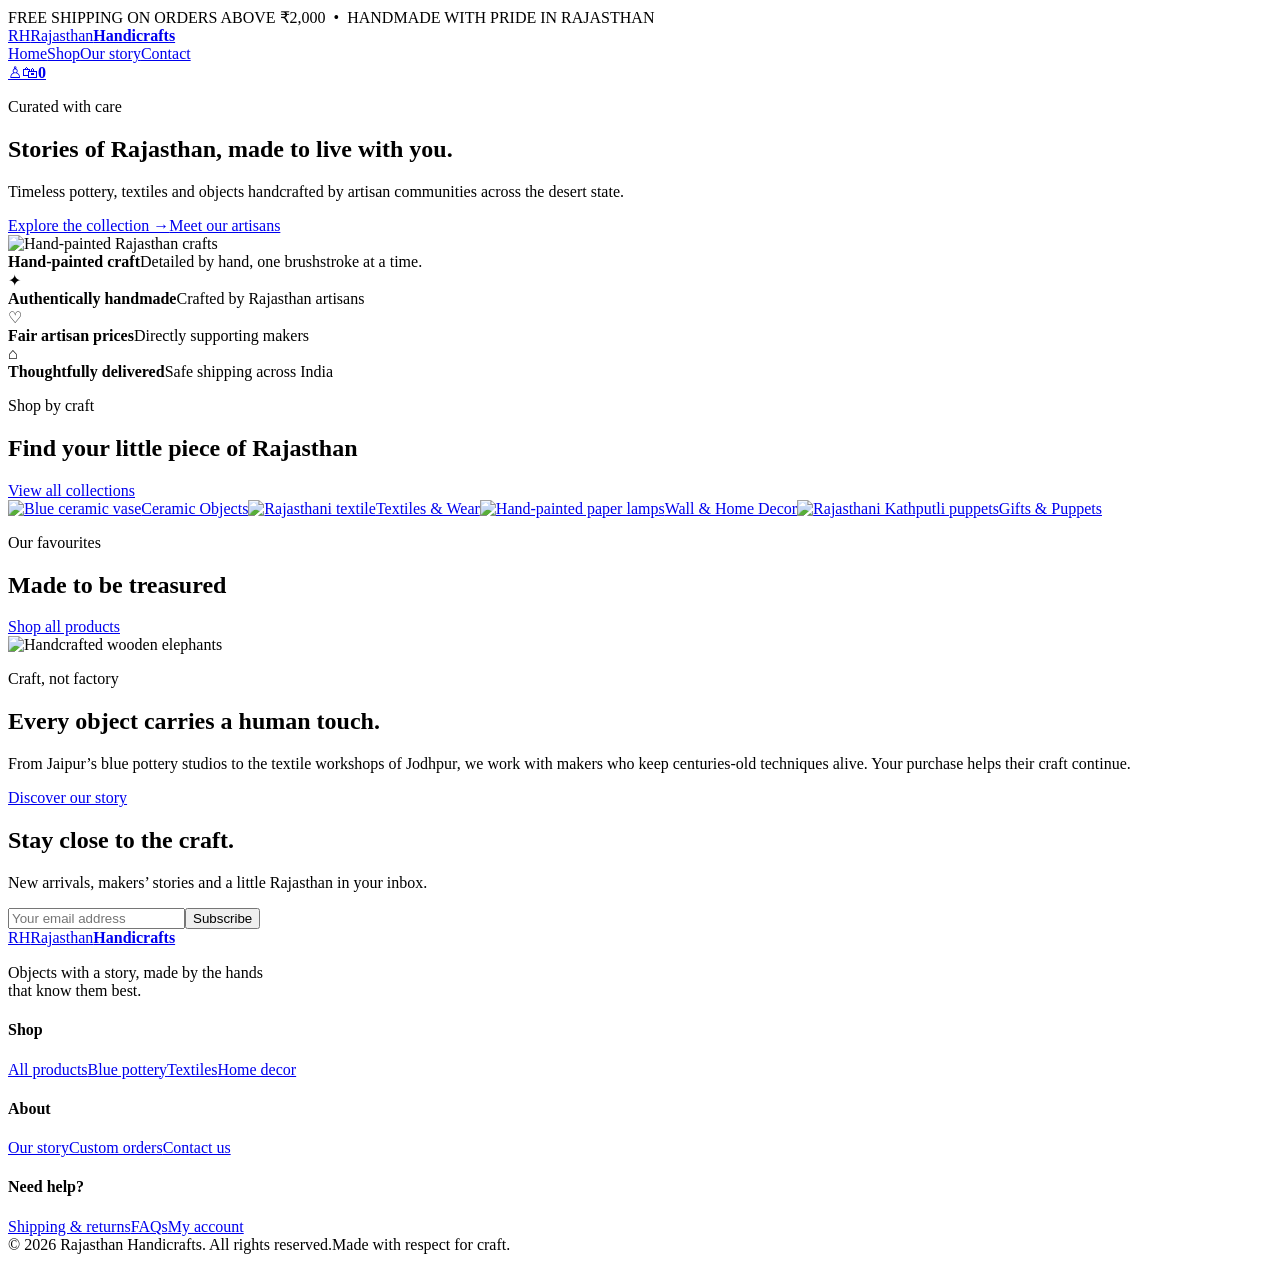
==== index.html @ 9e49f8e7 "Add files via upload" ====
<!doctype html>
<html lang="en">

<head>
  <meta charset="utf-8">
  <meta name="viewport" content="width=device-width,initial-scale=1">
  <meta name="description" content="Handmade Rajasthan crafts, directly from artisan communities.">
  <title>Rajasthan Handicrafts | Made by hand, made to last</title>
  <link rel="stylesheet" href="assets/style.css">
</head>

<body>
  <div class="announcement">FREE SHIPPING ON ORDERS ABOVE ₹2,000 &nbsp;•&nbsp; HANDMADE WITH PRIDE IN RAJASTHAN</div>
  <header class="header"><a class="brand" href="index.html"><span class="logo">RH</span><span
        class="brand-copy">Rajasthan<strong>Handicrafts</strong></span></a>
    <nav class="nav"><a class="active" href="index.html">Home</a><a href="shop.html">Shop</a><a href="#our-story">Our
        story</a><a href="contact.html">Contact</a></nav>
    <div class="header-actions"><a class="icon-link login-link" href="login.html" aria-label="Account">♙</a><a
        class="icon-link" href="checkout.html" aria-label="Shopping bag">🛍<b class="cart-count">0</b></a></div>
  </header>
  <main>
    <section class="hero">
      <div class="hero-content">
        <p class="eyebrow">Curated with care</p>
        <h1>Stories of Rajasthan, made to live with you.</h1>
        <p>Timeless pottery, textiles and objects handcrafted by artisan communities across the desert state.</p>
        <div class="hero-actions"><a class="btn btn-primary" href="shop.html">Explore the collection →</a><a
            class="btn btn-outline" href="#our-story">Meet our artisans</a></div>
      </div>
      <div class="hero-image"><img src="assets/images/hd_handicraft_03.jpg" alt="Hand-painted Rajasthan crafts">
        <div class="hero-tag"><strong>Hand-painted craft</strong>Detailed by hand, one brushstroke at a time.</div>
      </div>
    </section>
    <section class="trust-bar">
      <div class="trust-item"><span class="trust-icon">✦</span>
        <div><strong>Authentically handmade</strong><span>Crafted by Rajasthan artisans</span></div>
      </div>
      <div class="trust-item"><span class="trust-icon">♡</span>
        <div><strong>Fair artisan prices</strong><span>Directly supporting makers</span></div>
      </div>
      <div class="trust-item"><span class="trust-icon">⌂</span>
        <div><strong>Thoughtfully delivered</strong><span>Safe shipping across India</span></div>
      </div>
    </section>
    <section class="container section">
      <div class="section-head">
        <div>
          <p class="eyebrow">Shop by craft</p>
          <h2>Find your little piece of Rajasthan</h2>
        </div><a class="text-link" href="shop.html">View all collections</a>
      </div>
      <div class="category-grid"><a class="category" href="shop.html?category=Pottery"><img
            src="assets/images/product_blue_ceramic_vase.jpg" alt="Blue ceramic vase"><span class="category-label">Ceramic
            Objects</span></a><a class="category" href="shop.html?category=Textiles"><img src="assets/images/hd_textile_01.jpg"
            alt="Rajasthani textile"><span class="category-label">Textiles &amp; Wear</span></a><a class="category"
          href="shop.html?category=Decor"><img src="assets/images/hd_handicraft_03.jpg"
            alt="Hand-painted paper lamps"><span class="category-label">Wall &amp; Home Decor</span></a><a class="category"
          href="shop.html?category=Gifts"><img src="assets/images/product_kathputli_puppets.jpg"
            alt="Rajasthani Kathputli puppets"><span class="category-label">Gifts &amp; Puppets</span></a></div>
    </section>
    <section class="container section" style="padding-top:0">
      <div class="section-head">
        <div>
          <p class="eyebrow">Our favourites</p>
          <h2>Made to be treasured</h2>
        </div><a class="text-link" href="shop.html">Shop all products</a>
      </div>
      <div class="product-grid" id="featured-products"></div>
    </section>
    <section class="story" id="our-story">
      <div class="story-image"><img src="assets/images/hd_handicraft_01.jpg" alt="Handcrafted wooden elephants"></div>
      <div class="story-copy">
        <div>
          <p class="eyebrow">Craft, not factory</p>
          <h2>Every object carries a human touch.</h2>
          <p>From Jaipur’s blue pottery studios to the textile workshops of Jodhpur, we work with makers who keep
            centuries-old techniques alive. Your purchase helps their craft continue.</p><a class="btn btn-light"
            href="contact.html">Discover our story</a>
        </div>
      </div>
    </section>
    <section class="container section">
      <div class="newsletter">
        <div>
          <h2>Stay close to the craft.</h2>
          <p>New arrivals, makers’ stories and a little Rajasthan in your inbox.</p>
        </div>
        <form class="newsletter-form" data-message="Thank you for joining our craft circle!"><input type="email"
            required placeholder="Your email address" aria-label="Email address"><button
            class="btn btn-primary">Subscribe</button></form>
      </div>
    </section>
  </main>
  <footer class="footer">
    <div class="container footer-grid">
      <div><a class="brand" href="index.html"><span class="logo">RH</span><span
            class="brand-copy">Rajasthan<strong>Handicrafts</strong></span></a>
        <p style="max-width:260px;margin-top:17px">Objects with a story, made by the hands that know them best.</p>
      </div>
      <div>
        <h4>Shop</h4><a href="shop.html">All products</a><a href="shop.html?category=Pottery">Blue pottery</a><a
          href="shop.html?category=Textiles">Textiles</a><a href="shop.html?category=Decor">Home decor</a>
      </div>
      <div>
        <h4>About</h4><a href="#our-story">Our story</a><a href="contact.html">Custom orders</a><a
          href="contact.html">Contact us</a>
      </div>
      <div>
        <h4>Need help?</h4><a href="contact.html">Shipping &amp; returns</a><a href="contact.html">FAQs</a><a
          href="login.html">My account</a>
      </div>
    </div>
    <div class="container footer-bottom"><span>© 2026 Rajasthan Handicrafts. All rights reserved.</span><span>Made with
        respect for craft.</span></div>
  </footer>
  <script src="assets/app.js"></script>
</body>

</html>
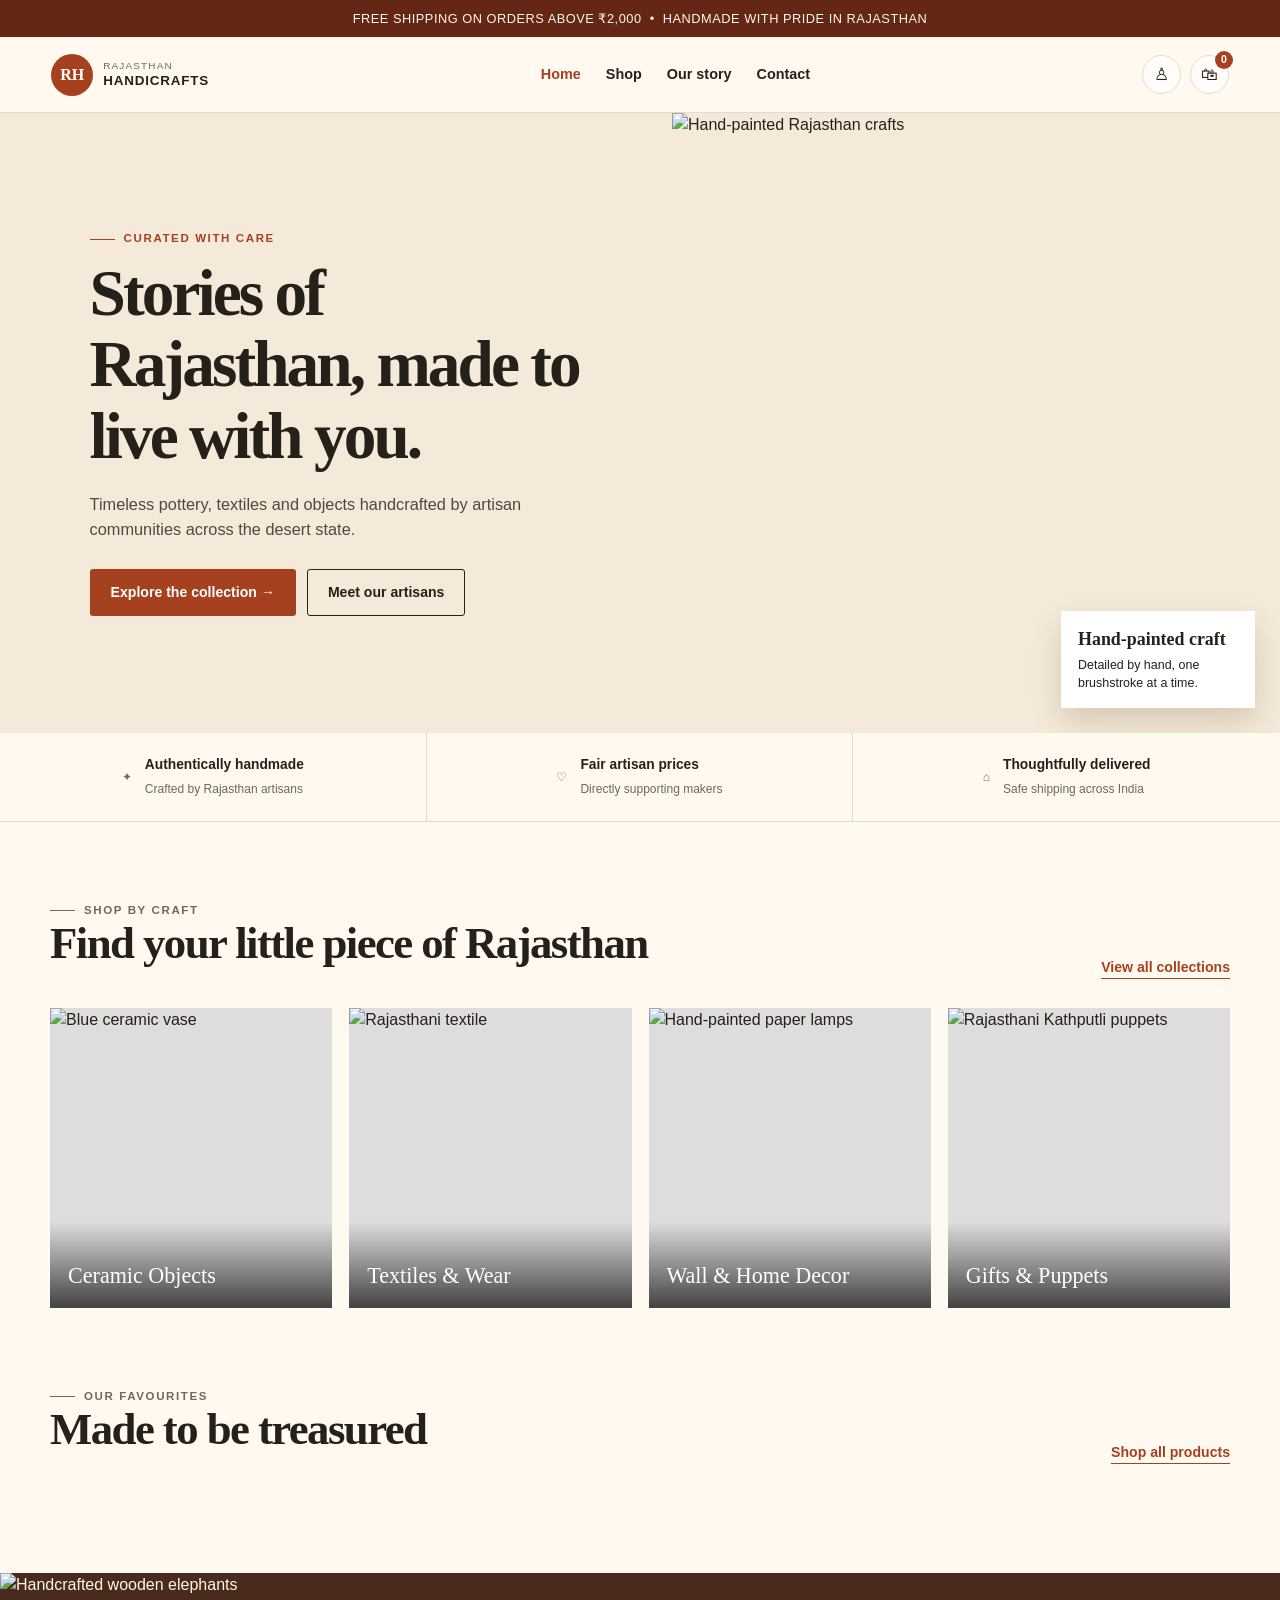
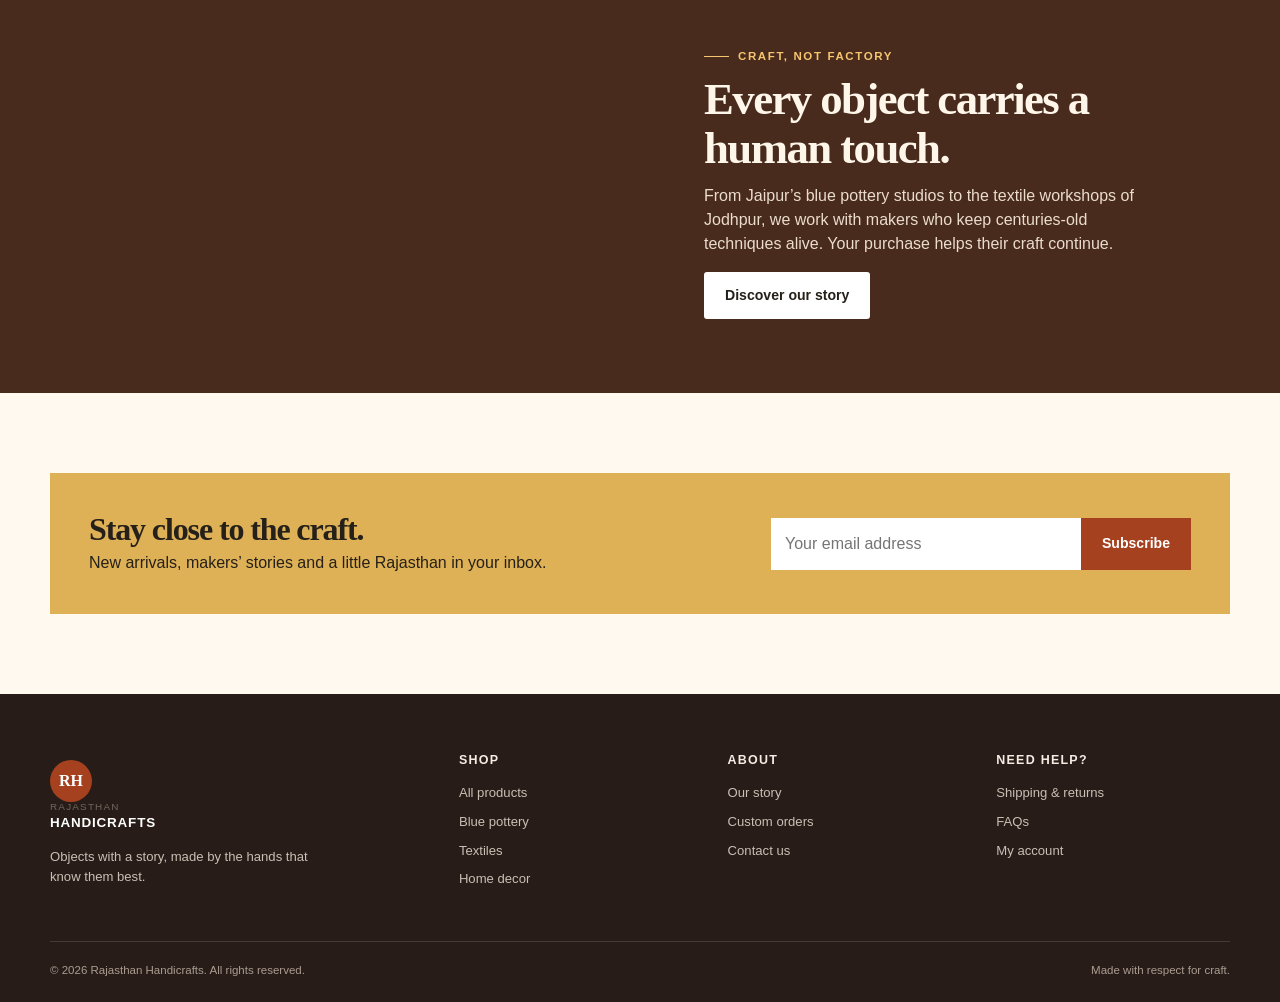
==== commit c67b9335: "Update index.html" ====
--- a/index.html
+++ b/index.html
@@ -6,7 +6,7 @@
   <meta name="viewport" content="width=device-width,initial-scale=1">
   <meta name="description" content="Handmade Rajasthan crafts, directly from artisan communities.">
   <title>Rajasthan Handicrafts | Made by hand, made to last</title>
-  <link rel="stylesheet" href="assets/style.css">
+  <link rel="stylesheet" href="style.css">
 </head>
 
 <body>
--- a/style.css
+++ b/style.css
@@ -0,0 +1,45 @@
+@import url('https://fonts.googleapis.com/css2?family=DM+Sans:wght@400;500;600;700&family=Playfair+Display:wght@600;700;800&display=swap');
+
+:root { --ink:#252019; --clay:#a64120; --deep:#642615; --saffron:#e8a32d; --cream:#fff9f0; --sand:#f5ead9; --line:#e8dac7; --white:#fff; --muted:#71675d; --success:#25634c; }
+* { box-sizing:border-box; }
+html { scroll-behavior:smooth; }
+body { margin:0; font-family:'DM Sans',Arial,sans-serif; color:var(--ink); background:var(--cream); line-height:1.5; }
+a { color:inherit; }
+img { max-width:100%; display:block; }
+button,input,select,textarea { font:inherit; }
+.announcement { padding:9px 18px; background:var(--deep); color:#fff7e7; text-align:center; font-size:.8rem; letter-spacing:.04em; }
+.header { position:sticky; top:0; z-index:20; height:76px; display:flex; align-items:center; justify-content:space-between; gap:22px; padding:0 max(4vw,22px); background:rgba(255,249,240,.96); border-bottom:1px solid var(--line); backdrop-filter:blur(10px); }
+.brand { display:flex; align-items:center; gap:10px; text-decoration:none; min-width:max-content; }
+.logo { display:grid; place-items:center; width:42px; height:42px; border-radius:50%; color:#fff; background:var(--clay); font-family:'Playfair Display',serif; font-size:1rem; font-weight:700; }
+.brand-copy { display:flex; flex-direction:column; line-height:1.05; text-transform:uppercase; letter-spacing:.12em; font-size:.62rem; color:var(--muted); }
+.brand-copy strong { margin-top:3px; color:var(--ink); font-size:.84rem; letter-spacing:.06em; }
+.nav { display:flex; align-items:center; gap:25px; }
+.nav a { text-decoration:none; font-size:.9rem; font-weight:600; }
+.nav a:hover,.nav a.active { color:var(--clay); }
+.header-actions { display:flex; gap:9px; align-items:center; }
+.icon-link { display:grid; place-items:center; position:relative; width:39px; height:39px; border:1px solid var(--line); border-radius:50%; text-decoration:none; background:#fffdf9; font-size:1.05rem; }
+.cart-count { position:absolute; top:-5px; right:-5px; display:grid; place-items:center; width:18px; height:18px; border-radius:50%; background:var(--clay); color:#fff; font-size:.66rem; font-weight:700; }
+.container { width:min(1180px,calc(100% - 40px)); margin-inline:auto; }
+.eyebrow { display:flex; align-items:center; gap:9px; margin:0 0 10px; color:var(--clay); font-size:.72rem; font-weight:700; letter-spacing:.14em; text-transform:uppercase; }
+.eyebrow::before { content:''; width:25px; height:1px; background:currentColor; }
+h1,h2,h3,p { margin-top:0; } h1,h2,h3 { font-family:'Playfair Display',Georgia,serif; line-height:1.1; }
+h1 { max-width:620px; margin-bottom:19px; font-size:clamp(2.75rem,5.1vw,5rem); letter-spacing:-.045em; }
+h2 { margin-bottom:10px; font-size:clamp(2rem,3.5vw,3rem); letter-spacing:-.035em; } h3 { font-size:1.2rem; }
+.section { padding:80px 0; }.section-head { display:flex; align-items:end; justify-content:space-between; gap:20px; margin-bottom:29px; }.section-head p { max-width:470px; margin:0; color:var(--muted); }
+.text-link { color:var(--clay); font-size:.88rem; font-weight:700; text-decoration:none; border-bottom:1px solid currentColor; }
+.btn { display:inline-flex; align-items:center; justify-content:center; gap:8px; min-height:47px; padding:0 20px; border:1px solid transparent; border-radius:3px; cursor:pointer; text-decoration:none; font-weight:700; font-size:.88rem; transition:.2s ease; }
+.btn:hover { transform:translateY(-2px); }.btn-primary { color:#fff; background:var(--clay); }.btn-primary:hover { background:var(--deep); }.btn-light { color:var(--ink); background:#fff; }.btn-outline { border-color:var(--ink); background:transparent; color:var(--ink); }.btn-full { width:100%; }
+.hero { min-height:620px; position:relative; display:grid; grid-template-columns:1.05fr .95fr; align-items:stretch; overflow:hidden; background:var(--sand); }
+.hero-content { display:flex; flex-direction:column; justify-content:center; padding:70px max(7vw,38px); }.hero-content > p:not(.eyebrow) { max-width:540px; margin-bottom:28px; color:#51483f; font-size:1.02rem; }.hero-actions { display:flex; flex-wrap:wrap; gap:11px; }.hero-image { position:relative; overflow:hidden; }.hero-image img { width:100%; height:100%; object-fit:cover; }.hero-tag { position:absolute; right:25px; bottom:25px; max-width:194px; padding:15px 17px; background:#fff; box-shadow:0 14px 30px #43210f2c; font-size:.78rem; }.hero-tag strong { display:block; margin-bottom:3px; font-family:'Playfair Display',serif; font-size:1.12rem; }
+.trust-bar { display:grid; grid-template-columns:repeat(3,1fr); border-bottom:1px solid var(--line); }.trust-item { display:flex; align-items:center; justify-content:center; gap:13px; min-height:88px; padding:14px; border-right:1px solid var(--line); }.trust-item:last-child { border:0; }.trust-icon { color:var(--clay); font-size:1.35rem; }.trust-item strong { display:block; font-size:.86rem; }.trust-item span { color:var(--muted); font-size:.75rem; }
+.category-grid { display:grid; grid-template-columns:repeat(4,1fr); gap:17px; }.category { position:relative; height:300px; overflow:hidden; text-decoration:none; background:#ddd; }.category img { width:100%; height:100%; object-fit:cover; transition:transform .45s ease; }.category:hover img { transform:scale(1.06); }.category-label { position:absolute; inset:auto 0 0; padding:37px 18px 16px; color:#fff; background:linear-gradient(transparent,rgba(0,0,0,.7)); font-family:'Playfair Display',serif; font-size:1.38rem; }
+.product-grid { display:grid; grid-template-columns:repeat(4,1fr); gap:18px; }.product-card { position:relative; padding-bottom:4px; background:#fff; border:1px solid #eee2d3; }.product-image { display:block; position:relative; height:255px; overflow:hidden; background:#eee; }.product-image img { width:100%; height:100%; object-fit:cover; transition:transform .35s; }.product-card:hover .product-image img { transform:scale(1.04); }.product-badge { position:absolute; top:12px; left:12px; padding:5px 8px; background:var(--saffron); font-size:.68rem; font-weight:700; }.wish { position:absolute; top:11px; right:11px; display:grid; place-items:center; width:33px; height:33px; border:0; border-radius:50%; background:#fff; cursor:pointer; font-size:1rem; }.wish.active { color:var(--clay); }.product-info { padding:15px 14px 10px; }.product-category { color:var(--muted); font-size:.7rem; letter-spacing:.08em; text-transform:uppercase; }.product-info h3 { margin:4px 0 10px; font-size:1.1rem; }.product-bottom { display:flex; align-items:center; justify-content:space-between; gap:5px; }.price { color:var(--clay); font-weight:700; }.old-price { margin-left:5px; color:#93897f; font-size:.78rem; text-decoration:line-through; }.add-btn { border:0; background:transparent; color:var(--clay); cursor:pointer; font-weight:700; font-size:.78rem; }
+.story { display:grid; grid-template-columns:1fr 1fr; background:#482b1d; color:#fff6ea; }.story-image { min-height:420px; }.story-image img { width:100%; height:100%; object-fit:cover; }.story-copy { display:flex; align-items:center; padding:60px max(5vw,35px); }.story-copy h2 { max-width:420px; }.story-copy p:not(.eyebrow) { max-width:460px; color:#ebdccc; }.story-copy .eyebrow { color:#f5c56f; }
+.newsletter { display:flex; align-items:center; justify-content:space-between; gap:25px; padding:39px; background:#dfb156; }.newsletter h2 { margin-bottom:4px; font-size:2rem; }.newsletter p { margin:0; }.newsletter-form { display:flex; width:min(100%,420px); }.newsletter-form input { min-width:0; flex:1; padding:14px; border:0; outline:0; }.newsletter-form .btn { border-radius:0; }
+.footer { padding:57px 0 22px; background:#271c17; color:#f5ece3; }.footer-grid { display:grid; grid-template-columns:1.6fr repeat(3,1fr); gap:35px; padding-bottom:42px; }.footer .brand-copy strong { color:#fff; }.footer p,.footer a { color:#cbbfb5; font-size:.82rem; }.footer a { display:block; margin:9px 0; text-decoration:none; }.footer h4 { margin:0 0 13px; font-size:.78rem; letter-spacing:.1em; text-transform:uppercase; }.footer-bottom { display:flex; justify-content:space-between; padding-top:20px; border-top:1px solid #4a3930; color:#ab9c91; font-size:.72rem; }
+.page-hero { padding:62px 0 47px; text-align:center; background:var(--sand); }.page-hero p { max-width:540px; margin:0 auto; color:var(--muted); }.breadcrumbs { margin-bottom:11px; color:var(--clay); font-size:.75rem; }
+.shop-layout { display:grid; grid-template-columns:215px 1fr; gap:36px; padding:52px 0 80px; }.filter-title { margin:0 0 17px; font-family:'DM Sans',sans-serif; font-size:.82rem; text-transform:uppercase; letter-spacing:.1em; }.filter-group { padding:18px 0; border-top:1px solid var(--line); }.filter-group label { display:flex; gap:8px; align-items:center; margin:10px 0; color:#51483f; font-size:.87rem; cursor:pointer; }.filter-group input { accent-color:var(--clay); }.shop-tools { display:flex; align-items:center; justify-content:space-between; margin-bottom:20px; }.shop-tools p { margin:0; color:var(--muted); font-size:.85rem; }.sort-select { padding:9px; border:1px solid var(--line); background:#fff; }.empty { grid-column:1/-1; padding:60px; text-align:center; background:#fff; color:var(--muted); }
+.form-page { display:grid; grid-template-columns:1.2fr .8fr; gap:28px; padding:58px 0 80px; }.panel { padding:28px; background:#fff; border:1px solid var(--line); }.panel h2 { font-size:1.7rem; }.field-grid { display:grid; grid-template-columns:1fr 1fr; gap:15px; }.field { margin-bottom:15px; }.field label { display:block; margin-bottom:6px; font-size:.8rem; font-weight:700; }.field input,.field textarea,.field select { width:100%; padding:12px; border:1px solid #d9ccba; border-radius:2px; outline-color:var(--clay); background:#fffcf8; }.field textarea { min-height:110px; resize:vertical; }.order-line { display:flex; gap:13px; padding:13px 0; border-bottom:1px solid var(--line); }.order-line img { width:65px; height:65px; object-fit:cover; }.order-line strong { display:block; font-family:'Playfair Display',serif; }.order-line span { color:var(--muted); font-size:.8rem; }.order-price { margin-left:auto; color:var(--clay); font-weight:700; }.order-total { display:flex; justify-content:space-between; padding-top:18px; font-weight:700; }.notice { display:none; margin-top:16px; padding:12px; color:var(--success); background:#e5f3eb; font-size:.87rem; }.notice.show { display:block; }
+.contact-cards { display:grid; grid-template-columns:repeat(3,1fr); gap:17px; margin-bottom:25px; }.contact-card { padding:22px; background:var(--sand); }.contact-card b { display:block; margin:8px 0 3px; font-family:'Playfair Display',serif; font-size:1.15rem; }.contact-card a,.contact-card span { color:var(--muted); font-size:.86rem; text-decoration:none; }.login-wrap { display:grid; place-items:center; min-height:calc(100vh - 76px); padding:50px 20px; }.login-box { width:min(100%,470px); padding:34px; background:#fff; border:1px solid var(--line); box-shadow:0 16px 40px #67341114; }.login-box h1 { font-size:2.5rem; }.login-box p { color:var(--muted); }.helper { display:flex; justify-content:space-between; align-items:center; margin:-3px 0 21px; font-size:.8rem; }.helper a { color:var(--clay); }
+@media (max-width:900px) { .nav { display:none; }.hero { grid-template-columns:1fr; }.hero-image { height:350px; }.category-grid,.product-grid { grid-template-columns:repeat(2,1fr); }.story { grid-template-columns:1fr; }.story-image { min-height:300px; }.shop-layout,.form-page { grid-template-columns:1fr; }.filters { display:none; }.footer-grid { grid-template-columns:1fr 1fr; }.contact-cards { grid-template-columns:1fr; } }
+@media (max-width:570px) { .header { height:67px; padding:0 17px; }.brand-copy { display:none; }.header-actions .login-link { display:none; }.container { width:min(100% - 28px,1180px); }.hero-content { padding:52px 27px; }.hero-image { height:270px; }.trust-bar { grid-template-columns:1fr; }.trust-item { justify-content:flex-start; padding-left:24px; border-right:0; border-bottom:1px solid var(--line); }.section { padding:55px 0; }.section-head { align-items:start; flex-direction:column; }.category-grid,.product-grid { grid-template-columns:1fr 1fr; gap:10px; }.category { height:210px; }.product-image { height:190px; }.product-info { padding:10px; }.product-info h3 { font-size:.95rem; }.old-price { display:none; }.newsletter { align-items:start; flex-direction:column; padding:28px 22px; }.newsletter-form { width:100%; }.footer-grid { grid-template-columns:1fr 1fr; gap:24px; }.footer-grid > :first-child { grid-column:1/-1; }.footer-bottom { align-items:center; flex-direction:column; gap:8px; }.page-hero { padding:45px 15px; }.panel { padding:21px; }.field-grid { grid-template-columns:1fr; }.form-page { padding:35px 0 55px; } }
